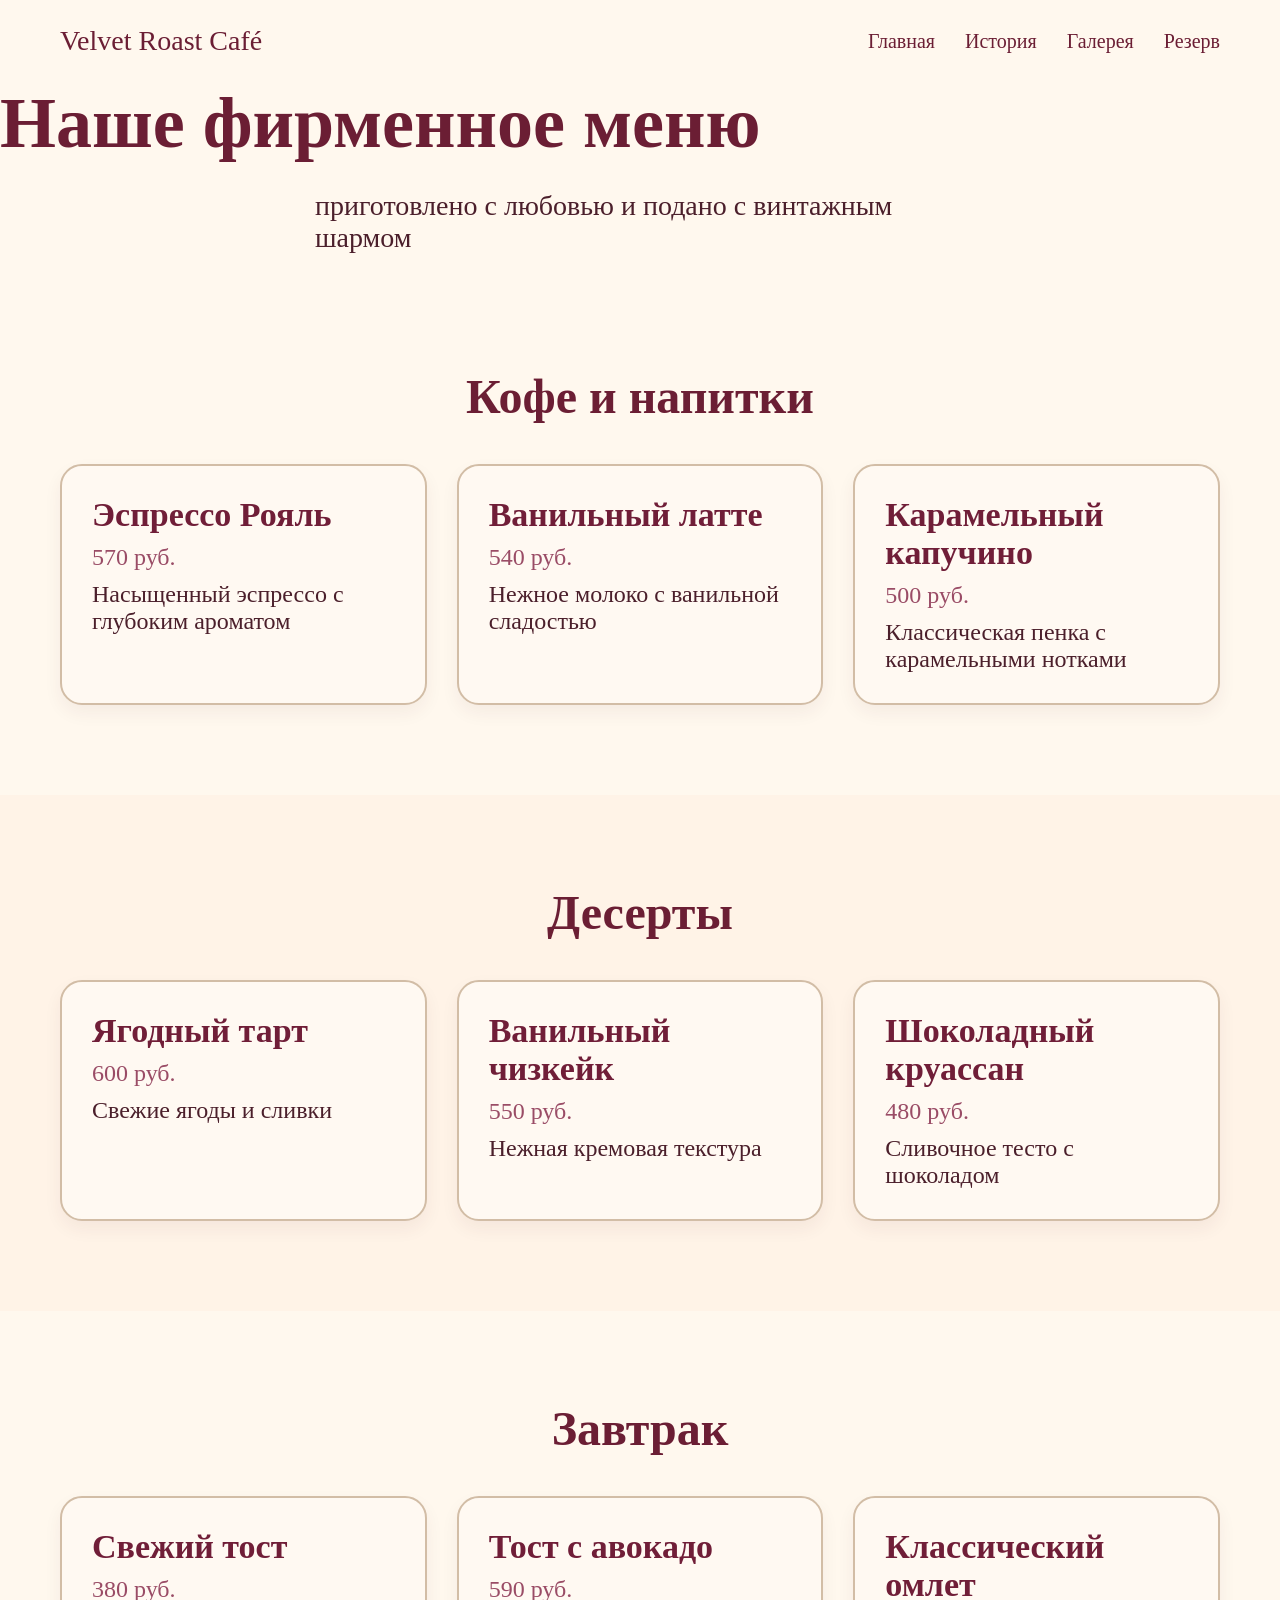
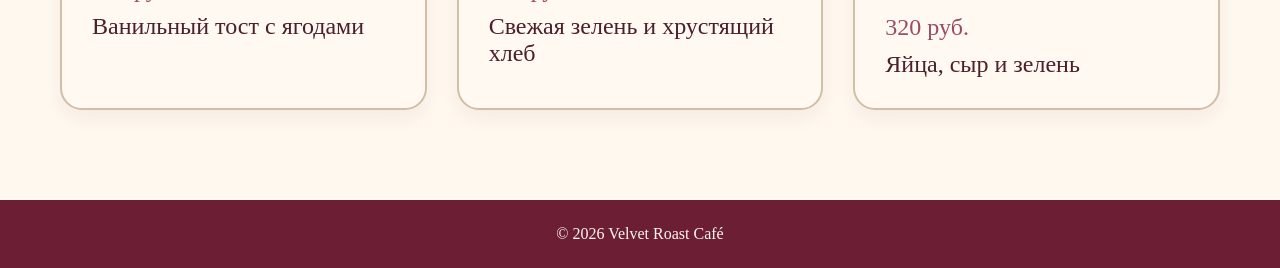
==== menu.html @ afc01bd5 "Add files via upload" ====
<!DOCTYPE html>
<html>
<head>
	<meta charset="utf-8">
	<meta name="viewport" content="width=device-width, initial-scale=1">
	<title>Velvet Roast Café | Menu</title>
	<link rel="stylesheet" href="style.css">
</head>
<body>
<header class="hero1">
	<div class="logo-block"></div>
	<nav>
		<div class="logo">Velvet Roast Café</div>
		<ul>
			<li><a href="index.html">Главная</a></li>
			<li><a href="about.html">История</a></li>
			<li><a href="gallery.html">Галерея</a></li>
			<li><a href="reserve.html">Резерв</a></li>
		</ul>
	</nav>
	<div class="hero-text">
		<h1>Наше фирменное меню</h1>
		<p> 
		приготовлено с любовью и подано с винтажным шармом
	    </p>
	</div>
</header>
<section id="coffee" class="menu-section">
	<h2>Кофе и напитки</h2>
	<div class="menu-grid">
		<div class="item">
			<h3>Эспрессо Рояль</h3>
			<span>570 руб.</span>
			<p>Насыщенный эспрессо с глубоким ароматом</p>
		</div>
		<div class="item">
			<h3>Ванильный латте</h3>
			<span>540 руб.</span>
			<p>Нежное молоко с ванильной сладостью</p>
		</div>
		<div class="item">
			<h3>Карамельный капучино</h3>
			<span>500 руб.</span>
			<p>Классическая пенка с карамельными нотками</p>
		</div>
	</div>
</section>
<section id="desserts" class="menu-section light">
	<h2>Десерты</h2>
	<div class="menu-grid">
		<div class="item">
			<h3>Ягодный тарт</h3>
			<span>600 руб.</span>
			<p>Свежие ягоды и сливки</p>
		</div>
		<div class="item">
			<h3>Ванильный чизкейк</h3>
			<span>550 руб.</span>
			<p>Нежная кремовая текстура</p>
		</div>
		<div class="item">
			<h3>Шоколадный круассан</h3>
			<span>480 руб.</span>
			<p>Сливочное тесто с шоколадом</p>
		</div>
	</div>
</section>
<section id="breakfast" class="menu-section">
	<h2>Завтрак</h2>
	<div class="menu-grid">
		<div class="item">
			<h3>Свежий тост</h3>
			<span>380 руб.</span>
			<p>Ванильный тост с ягодами</p>
		</div>
		<div class="item">
			<h3>Тост с авокадо</h3>
			<span>590 руб.</span>
			<p>Свежая зелень и хрустящий хлеб</p>
		</div>
		<div class="item">
			<h3>Классический омлет</h3>
			<span>320 руб.</span>
			<p>Яйца, сыр и зелень</p>
		</div>
	</div>
</section>
<script>

function checkScreen(){

    if(window.innerWidth <= 768){

        document.body.classList.add("mobile");

    }else{

        document.body.classList.remove("mobile");

    }

}

checkScreen();

window.addEventListener("resize", checkScreen);

</script>

<footer>© 2026 Velvet Roast Café</footer>
</body>
</html>
---- style.css ----
*{
	margin: 0;
	padding: 0;
	box-sizing: border-box;
}
body{
	font-family: 'Cormorant Garamand', serif;
	background: #FFF8EE;
	color: #4B1F2B;
}
nav{
	display: flex;
	justify-content: space-between;
	align-items: center;
	padding: 25px 60px;
}
.logo{
	font-family: 'Playfair Display', serif;
	font-size: 28px;
	color: #6B1E34;
}
nav ul{
	display: flex;
	gap: 30px;
	list-style: none;
}
nav a{
	color: #6B1E34;
	text-decoration: none;
	font-size: 20px;
}
nav a:hover {
    text-decoration: underline;
}
.hero{
	min-height: 100vh;
	background: 
	    linear-gradient(rgba(255, 248, 238, .7), 
		rgba(255, 248, 238, .7)),
	    url('cafe.jpg') center/cover;
}
.hero-content{
	text-align: center;
	padding-top: 120px;
}
.hero h1{
	font-family: 'Playfair Display';
	font-size: 72px;
	color: #6B1E34;
}
.hero p{
	max-width: 650px;
	margin: 25px auto;
	font-size: 28px;
}
.btn{
	display: inline-block;
	margin-top: 20px;
	background: #7C1F3D;
	color: #fff;
	padding: 14px 34px;
	border-radius: 40px;
	text-decoration: none;
	font-size: 22px;
	transition:.3s ;
	margin-bottom: 10px;
}
.btn:hover{
	background: #9B294D;
}
.hero img{
	display: block;
	max-width: 100%;
	height: auto;
	border-radius: 25px;
	margin-bottom: 25px;
}
section{
	padding: 90px 60px;
}
h2{
	font-family: 'Playfair Display';
	font-size: 48px;
	text-align: center;
	margin-bottom: 40px;
	color: #6B1E34;
}
.about{
	display: flex;
	grid-template-columns: 1fr 1fr;
	gap: 40px;
	align-items: center;
}
.about img {
	display: inline;
	width: 500px;
	border-radius: 10px;
	margin-bottom: 10px;
}
.about .image{
	height: 400px;
	border-radius: 20px;
	background: url('interior.jpg') center/cover;
}
.about p{
	font-size: 28px;
}
.cards{
	display: grid;
	grid-template-columns: repeat(3, 1fr);
	gap: 30px;
}
.card{
	background: #FFF3E4;
	border: 2px solid #CBAF90;
	border-radius: 20px;
	padding: 30px;
	text-align: center;
}
.card img {
	display: inline;
	width: 350px;
	border-radius: 10px;
	margin-bottom: 10px;
}
.card p{
	font-size: 24px;
}
.gallery-grid{
	display: grid;
	grid-template-columns: repeat(3, 1fr);
	gap: 20px;
}
.gallery-grid img {
	display: inline;
	width: 500px;
	border-radius: 10px;
	margin-bottom: 10px;
}
.gallery-grid div{
	height: 260px;
	border-radius: 18px;
	background: #E9D7C3;
}
.contact{
	text-align: center;
}
.contact p{
	font-size: 28px;
	margin: 10px 0;
}
footer{
	text-align: center;
	padding: 25px;
	background: #6B1E34;
	color: #FFF8EE;
}
.menu-header{
	min-height: 65vh;
	position: relative;
	background: 
	     linear-gradient(rgba (255, 248, 238, .72) ,
	     	rgba(255, 248, 238, .72));
}
menu-section{
	padding: 80px 60px;
}
.light{
	background: #FFF3E7;
}
.menu-grid{
	display: grid;
	grid-template-columns: repeat(3, 1fr);
	gap: 30px;
}
.item{
	background: #FFF9F2;
	border: 2px solid #D2BDA6;
	border-radius: 22px;
	padding: 30px;
	box-shadow: 0 8px 18px rgba(90, 30, 50, .06);
	transition: .3s;
}
.item:hover	{
	transform: 	translateY(-6px);
}
.item h3{
	font-size: 	34px;
	color: 	#701E38;
}
.item span{
	display: block;
	margin: 10px 0;
	font-size: 24px;
	color: #9A4C66;
}
.item p{
	font-size: 24px;
}
.hero1{
	min-height: 10vh;
	background: 
	    linear-gradient(rgba(255, 248, 238, .7), 
		rgba(255, 248, 238, .7)),
	    url('cafe.jpg') center/cover;
}
.hero1-content{
	text-align: center;
	padding-top: 120px;
}
.hero1 h1{
	font-family: 'Playfair Display';
	font-size: 72px;
	color: #6B1E34;
}
.hero1 p{
	max-width: 650px;
	margin: 25px auto;
	font-size: 28px;
}
.mobile nav{
    flex-direction:column;
}

.mobile .menu-grid{
    grid-template-columns:1fr;
}

.mobile .gallery{
    grid-template-columns:1fr;
}
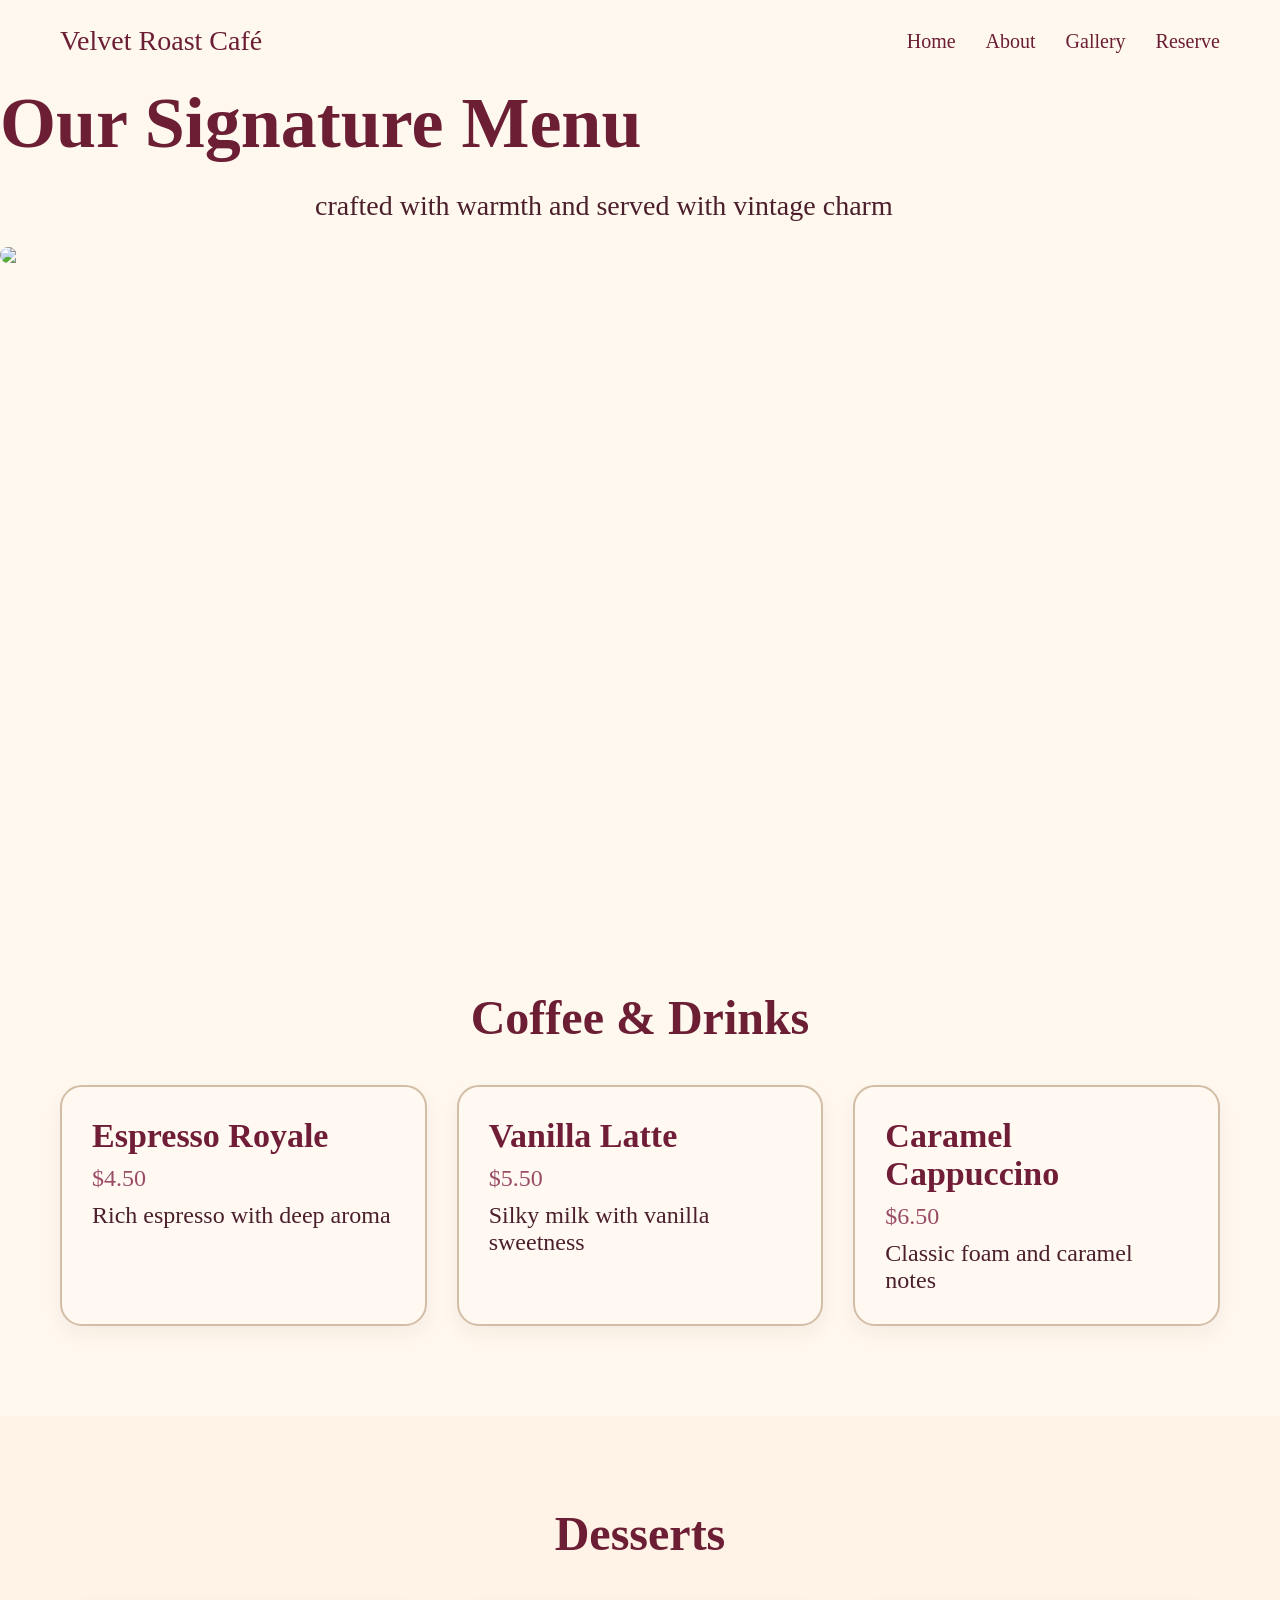
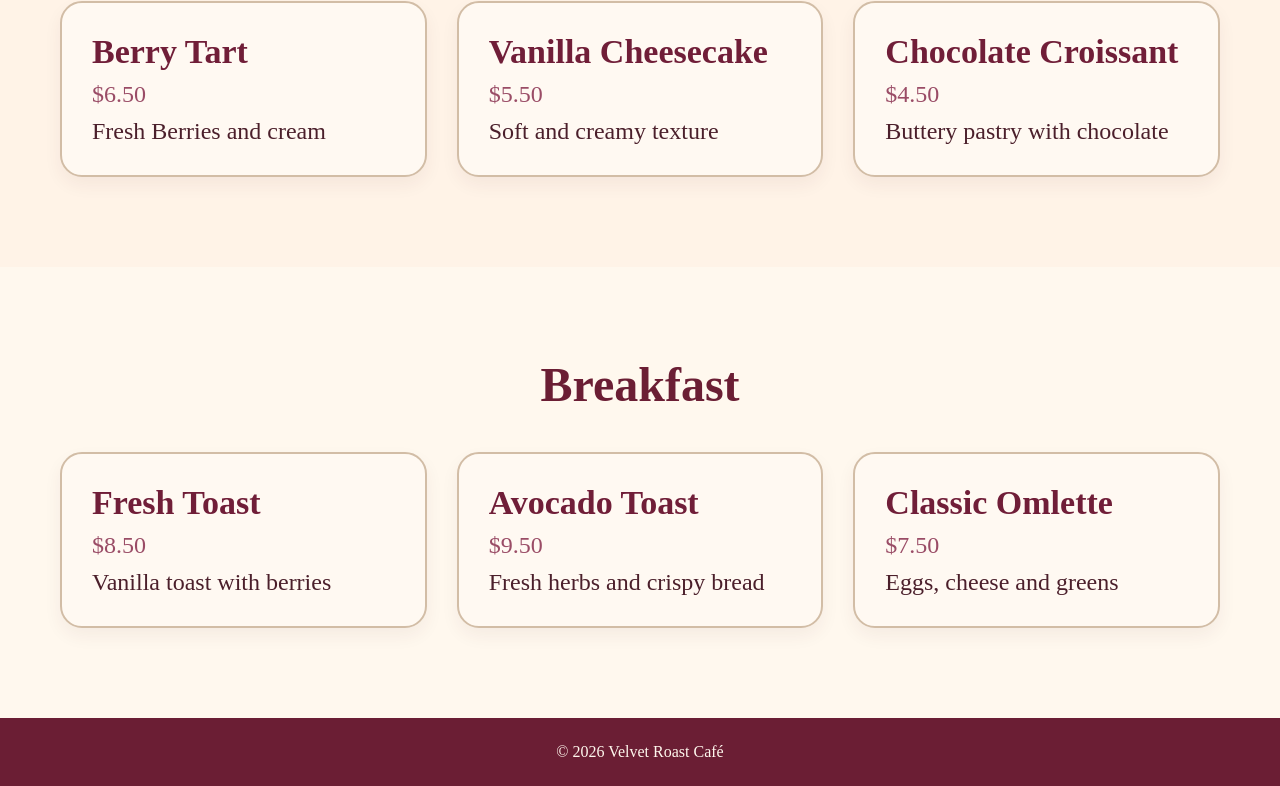
==== commit 3a90c5aa: "Add files via upload" ====
--- a/menu.html
+++ b/menu.html
@@ -7,106 +7,85 @@
 	<link rel="stylesheet" href="style.css">
 </head>
 <body>
-<header class="hero1">
+<header class="hero">
 	<div class="logo-block"></div>
 	<nav>
 		<div class="logo">Velvet Roast Café</div>
 		<ul>
-			<li><a href="index.html">Главная</a></li>
-			<li><a href="about.html">История</a></li>
-			<li><a href="gallery.html">Галерея</a></li>
-			<li><a href="reserve.html">Резерв</a></li>
+			<li><a href="index.html">Home</a></li>
+			<li><a href="about.html">About</a></li>
+			<li><a href="gallery.html">Gallery</a></li>
+			<li><a href="reserve.html">Reserve</a></li>
 		</ul>
 	</nav>
 	<div class="hero-text">
-		<h1>Наше фирменное меню</h1>
+		<h1>Our Signature Menu</h1>
 		<p> 
-		приготовлено с любовью и подано с винтажным шармом
+		crafted with warmth and served with vintage charm
 	    </p>
 	</div>
+	<img src="img/menu.jpg">
 </header>
 <section id="coffee" class="menu-section">
-	<h2>Кофе и напитки</h2>
+	<h2>Coffee & Drinks</h2>
 	<div class="menu-grid">
 		<div class="item">
-			<h3>Эспрессо Рояль</h3>
-			<span>570 руб.</span>
-			<p>Насыщенный эспрессо с глубоким ароматом</p>
+			<h3>Espresso Royale</h3>
+			<span>$4.50</span>
+			<p>Rich espresso with deep aroma</p>
 		</div>
 		<div class="item">
-			<h3>Ванильный латте</h3>
-			<span>540 руб.</span>
-			<p>Нежное молоко с ванильной сладостью</p>
+			<h3>Vanilla Latte</h3>
+			<span>$5.50</span>
+			<p>Silky milk with vanilla sweetness</p>
 		</div>
 		<div class="item">
-			<h3>Карамельный капучино</h3>
-			<span>500 руб.</span>
-			<p>Классическая пенка с карамельными нотками</p>
+			<h3>Caramel Cappuccino</h3>
+			<span>$6.50</span>
+			<p>Classic foam and caramel notes</p>
 		</div>
 	</div>
 </section>
 <section id="desserts" class="menu-section light">
-	<h2>Десерты</h2>
+	<h2>Desserts</h2>
 	<div class="menu-grid">
 		<div class="item">
-			<h3>Ягодный тарт</h3>
-			<span>600 руб.</span>
-			<p>Свежие ягоды и сливки</p>
+			<h3>Berry Tart</h3>
+			<span>$6.50</span>
+			<p>Fresh Berries and cream</p>
 		</div>
 		<div class="item">
-			<h3>Ванильный чизкейк</h3>
-			<span>550 руб.</span>
-			<p>Нежная кремовая текстура</p>
+			<h3>Vanilla Cheesecake</h3>
+			<span>$5.50</span>
+			<p>Soft and creamy texture</p>
 		</div>
 		<div class="item">
-			<h3>Шоколадный круассан</h3>
-			<span>480 руб.</span>
-			<p>Сливочное тесто с шоколадом</p>
+			<h3>Chocolate Croissant</h3>
+			<span>$4.50</span>
+			<p>Buttery pastry with chocolate</p>
 		</div>
 	</div>
 </section>
 <section id="breakfast" class="menu-section">
-	<h2>Завтрак</h2>
+	<h2>Breakfast</h2>
 	<div class="menu-grid">
 		<div class="item">
-			<h3>Свежий тост</h3>
-			<span>380 руб.</span>
-			<p>Ванильный тост с ягодами</p>
+			<h3>Fresh Toast</h3>
+			<span>$8.50</span>
+			<p>Vanilla toast with berries</p>
 		</div>
 		<div class="item">
-			<h3>Тост с авокадо</h3>
-			<span>590 руб.</span>
-			<p>Свежая зелень и хрустящий хлеб</p>
+			<h3>Avocado Toast</h3>
+			<span>$9.50</span>
+			<p>Fresh herbs and crispy bread</p>
 		</div>
 		<div class="item">
-			<h3>Классический омлет</h3>
-			<span>320 руб.</span>
-			<p>Яйца, сыр и зелень</p>
+			<h3>Classic Omlette</h3>
+			<span>$7.50</span>
+			<p>Eggs, cheese and greens</p>
 		</div>
 	</div>
 </section>
-<script>
-
-function checkScreen(){
-
-    if(window.innerWidth <= 768){
-
-        document.body.classList.add("mobile");
-
-    }else{
-
-        document.body.classList.remove("mobile");
-
-    }
-
-}
-
-checkScreen();
-
-window.addEventListener("resize", checkScreen);
-
-</script>
-
 <footer>© 2026 Velvet Roast Café</footer>
 </body>
 </html>
